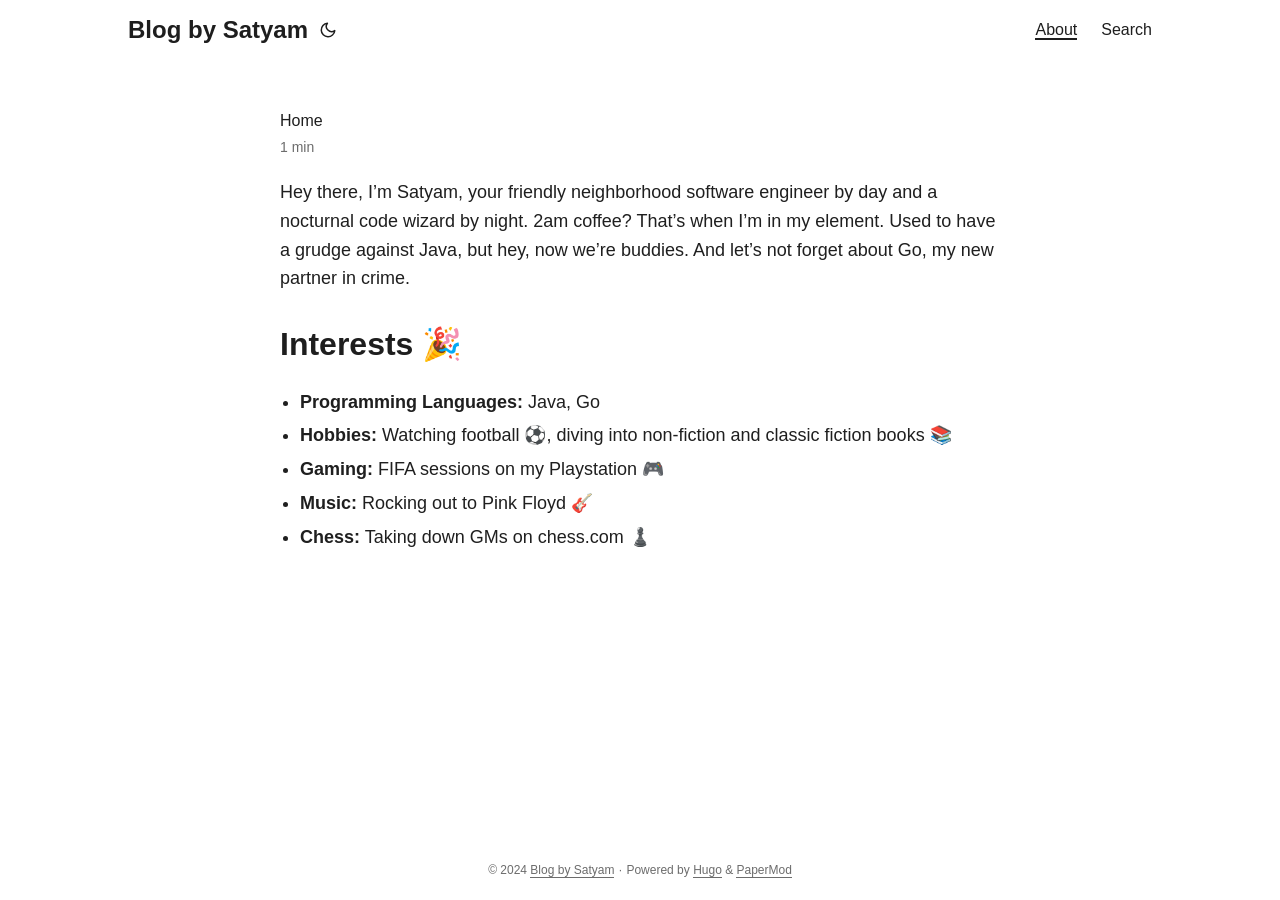
==== about/index.html @ 64acedd1 "make build" ====
<!DOCTYPE html>
<html lang="en" dir="auto">

<head><script src="/livereload.js?mindelay=10&amp;v=2&amp;port=1313&amp;path=livereload" data-no-instant defer></script><meta charset="utf-8">
<meta http-equiv="X-UA-Compatible" content="IE=edge">
<meta name="viewport" content="width=device-width, initial-scale=1, shrink-to-fit=no">
<meta name="robots" content="noindex, nofollow">
<title>Blog by Satyam</title>
<meta name="keywords" content="">
<meta name="description" content="Hey there, I&rsquo;m Satyam, your friendly neighborhood software engineer by day and a nocturnal code wizard by night. 2am coffee? That&rsquo;s when I&rsquo;m in my element. Used to have a grudge against Java, but hey, now we&rsquo;re buddies. And let&rsquo;s not forget about Go, my new partner in crime.
Interests 🎉 Programming Languages: Java, Go Hobbies: Watching football ⚽, diving into non-fiction and classic fiction books 📚 Gaming: FIFA sessions on my Playstation 🎮 Music: Rocking out to Pink Floyd 🎸 Chess: Taking down GMs on chess.">
<meta name="author" content="">
<link rel="canonical" href="http://localhost:1313/about/">
<link crossorigin="anonymous" href="/assets/css/stylesheet.b609c58d5c11bb90b1a54e04005d74ad1ddf22165eb79f5533967e57df9c3b50.css" integrity="sha256-tgnFjVwRu5CxpU4EAF10rR3fIhZet59VM5Z&#43;V9&#43;cO1A=" rel="preload stylesheet" as="style">
<link rel="icon" href="http://localhost:1313/favicon.ico">
<link rel="icon" type="image/png" sizes="16x16" href="http://localhost:1313/favicon-16x16.png">
<link rel="icon" type="image/png" sizes="32x32" href="http://localhost:1313/favicon-32x32.png">
<link rel="apple-touch-icon" href="http://localhost:1313/apple-touch-icon.png">
<link rel="mask-icon" href="http://localhost:1313/safari-pinned-tab.svg">
<meta name="theme-color" content="#2e2e33">
<meta name="msapplication-TileColor" content="#2e2e33">
<link rel="alternate" hreflang="en" href="http://localhost:1313/about/">
<noscript>
    <style>
        #theme-toggle,
        .top-link {
            display: none;
        }

    </style>
    <style>
        @media (prefers-color-scheme: dark) {
            :root {
                --theme: rgb(29, 30, 32);
                --entry: rgb(46, 46, 51);
                --primary: rgb(218, 218, 219);
                --secondary: rgb(155, 156, 157);
                --tertiary: rgb(65, 66, 68);
                --content: rgb(196, 196, 197);
                --code-block-bg: rgb(46, 46, 51);
                --code-bg: rgb(55, 56, 62);
                --border: rgb(51, 51, 51);
            }

            .list {
                background: var(--theme);
            }

            .list:not(.dark)::-webkit-scrollbar-track {
                background: 0 0;
            }

            .list:not(.dark)::-webkit-scrollbar-thumb {
                border-color: var(--theme);
            }
        }

    </style>
</noscript>
</head>

<body class="" id="top">
<script>
    if (localStorage.getItem("pref-theme") === "dark") {
        document.body.classList.add('dark');
    } else if (localStorage.getItem("pref-theme") === "light") {
        document.body.classList.remove('dark')
    } else if (window.matchMedia('(prefers-color-scheme: dark)').matches) {
        document.body.classList.add('dark');
    }

</script>

<header class="header">
    <nav class="nav">
        <div class="logo">
            <a href="http://localhost:1313/" accesskey="h" title="Blog by Satyam (Alt + H)">Blog by Satyam</a>
            <div class="logo-switches">
                <button id="theme-toggle" accesskey="t" title="(Alt + T)">
                    <svg id="moon" xmlns="http://www.w3.org/2000/svg" width="24" height="18" viewBox="0 0 24 24"
                        fill="none" stroke="currentColor" stroke-width="2" stroke-linecap="round"
                        stroke-linejoin="round">
                        <path d="M21 12.79A9 9 0 1 1 11.21 3 7 7 0 0 0 21 12.79z"></path>
                    </svg>
                    <svg id="sun" xmlns="http://www.w3.org/2000/svg" width="24" height="18" viewBox="0 0 24 24"
                        fill="none" stroke="currentColor" stroke-width="2" stroke-linecap="round"
                        stroke-linejoin="round">
                        <circle cx="12" cy="12" r="5"></circle>
                        <line x1="12" y1="1" x2="12" y2="3"></line>
                        <line x1="12" y1="21" x2="12" y2="23"></line>
                        <line x1="4.22" y1="4.22" x2="5.64" y2="5.64"></line>
                        <line x1="18.36" y1="18.36" x2="19.78" y2="19.78"></line>
                        <line x1="1" y1="12" x2="3" y2="12"></line>
                        <line x1="21" y1="12" x2="23" y2="12"></line>
                        <line x1="4.22" y1="19.78" x2="5.64" y2="18.36"></line>
                        <line x1="18.36" y1="5.64" x2="19.78" y2="4.22"></line>
                    </svg>
                </button>
            </div>
        </div>
        <ul id="menu">
            <li>
                <a href="http://localhost:1313/about/" title="About">
                    <span class="active">About</span>
                </a>
            </li>
            <li>
                <a href="http://localhost:1313/search/" title="Search (Alt &#43; /)" accesskey=/>
                    <span>Search</span>
                </a>
            </li>
        </ul>
    </nav>
</header>
<main class="main">

<article class="post-single">
  <header class="post-header">
    <div class="breadcrumbs"><a href="http://localhost:1313/">Home</a></div>
    <h1 class="post-title entry-hint-parent">
      
    </h1>
    <div class="post-meta">1 min

</div>
  </header> 
  <div class="post-content"><p>Hey there, I&rsquo;m Satyam, your friendly neighborhood software engineer by day and a nocturnal code wizard by night. 2am coffee? That&rsquo;s when I&rsquo;m in my element. Used to have a grudge against Java, but hey, now we&rsquo;re buddies. And let&rsquo;s not forget about Go, my new partner in crime.</p>
<h2 id="interests-">Interests 🎉<a hidden class="anchor" aria-hidden="true" href="#interests-">#</a></h2>
<ul>
<li><strong>Programming Languages:</strong> Java, Go</li>
<li><strong>Hobbies:</strong> Watching football ⚽, diving into non-fiction and classic fiction books 📚</li>
<li><strong>Gaming:</strong> FIFA sessions on my Playstation 🎮</li>
<li><strong>Music:</strong> Rocking out to Pink Floyd 🎸</li>
<li><strong>Chess:</strong> Taking down GMs on chess.com ♟️</li>
</ul>


  </div>

  <footer class="post-footer">
    <ul class="post-tags">
    </ul>
  </footer>
</article>
    </main>
    
<footer class="footer">
        <span>&copy; 2024 <a href="http://localhost:1313/">Blog by Satyam</a></span> · 

    <span>
        Powered by
        <a href="https://gohugo.io/" rel="noopener noreferrer" target="_blank">Hugo</a> &
        <a href="https://github.com/adityatelange/hugo-PaperMod/" rel="noopener" target="_blank">PaperMod</a>
    </span>
</footer>
<a href="#top" aria-label="go to top" title="Go to Top (Alt + G)" class="top-link" id="top-link" accesskey="g">
    <svg xmlns="http://www.w3.org/2000/svg" viewBox="0 0 12 6" fill="currentColor">
        <path d="M12 6H0l6-6z" />
    </svg>
</a>

<script>
    let menu = document.getElementById('menu')
    if (menu) {
        menu.scrollLeft = localStorage.getItem("menu-scroll-position");
        menu.onscroll = function () {
            localStorage.setItem("menu-scroll-position", menu.scrollLeft);
        }
    }

    document.querySelectorAll('a[href^="#"]').forEach(anchor => {
        anchor.addEventListener("click", function (e) {
            e.preventDefault();
            var id = this.getAttribute("href").substr(1);
            if (!window.matchMedia('(prefers-reduced-motion: reduce)').matches) {
                document.querySelector(`[id='${decodeURIComponent(id)}']`).scrollIntoView({
                    behavior: "smooth"
                });
            } else {
                document.querySelector(`[id='${decodeURIComponent(id)}']`).scrollIntoView();
            }
            if (id === "top") {
                history.replaceState(null, null, " ");
            } else {
                history.pushState(null, null, `#${id}`);
            }
        });
    });

</script>
<script>
    var mybutton = document.getElementById("top-link");
    window.onscroll = function () {
        if (document.body.scrollTop > 800 || document.documentElement.scrollTop > 800) {
            mybutton.style.visibility = "visible";
            mybutton.style.opacity = "1";
        } else {
            mybutton.style.visibility = "hidden";
            mybutton.style.opacity = "0";
        }
    };

</script>
<script>
    document.getElementById("theme-toggle").addEventListener("click", () => {
        if (document.body.className.includes("dark")) {
            document.body.classList.remove('dark');
            localStorage.setItem("pref-theme", 'light');
        } else {
            document.body.classList.add('dark');
            localStorage.setItem("pref-theme", 'dark');
        }
    })

</script>
</body>

</html>
---- assets/css/stylesheet.b609c58d5c11bb90b1a54e04005d74ad1ddf22165eb79f5533967e57df9c3b50.css ----
/*
  PaperMod v7
  License: MIT https://github.com/adityatelange/hugo-PaperMod/blob/master/LICENSE
  Copyright (c) 2020 nanxiaobei and adityatelange
  Copyright (c) 2021-2024 adityatelange
*/
:root{--gap:24px;--content-gap:20px;--nav-width:1024px;--main-width:720px;--header-height:60px;--footer-height:60px;--radius:8px;--theme:rgb(255, 255, 255);--entry:rgb(255, 255, 255);--primary:rgb(30, 30, 30);--secondary:rgb(108, 108, 108);--tertiary:rgb(214, 214, 214);--content:rgb(31, 31, 31);--code-block-bg:rgb(28, 29, 33);--code-bg:rgb(245, 245, 245);--border:rgb(238, 238, 238)}.dark{--theme:rgb(29, 30, 32);--entry:rgb(46, 46, 51);--primary:rgb(218, 218, 219);--secondary:rgb(155, 156, 157);--tertiary:rgb(65, 66, 68);--content:rgb(196, 196, 197);--code-block-bg:rgb(46, 46, 51);--code-bg:rgb(55, 56, 62);--border:rgb(51, 51, 51)}.list{background:var(--code-bg)}.dark.list{background:var(--theme)}*,::after,::before{box-sizing:border-box}html{-webkit-tap-highlight-color:transparent;overflow-y:scroll;-webkit-text-size-adjust:100%;text-size-adjust:100%}a,button,body,h1,h2,h3,h4,h5,h6{color:var(--primary)}body{font-family:-apple-system,BlinkMacSystemFont,segoe ui,Roboto,Oxygen,Ubuntu,Cantarell,open sans,helvetica neue,sans-serif;font-size:18px;line-height:1.6;word-break:break-word;background:var(--theme)}article,aside,figcaption,figure,footer,header,hgroup,main,nav,section,table{display:block}h1,h2,h3,h4,h5,h6{line-height:1.2}h1,h2,h3,h4,h5,h6,p{margin-top:0;margin-bottom:0}ul{padding:0}a{text-decoration:none}body,figure,ul{margin:0}table{width:100%;border-collapse:collapse;border-spacing:0;overflow-x:auto;word-break:keep-all}button,input,textarea{padding:0;font:inherit;background:0 0;border:0}input,textarea{outline:0}button,input[type=button],input[type=submit]{cursor:pointer}input:-webkit-autofill,textarea:-webkit-autofill{box-shadow:0 0 0 50px var(--theme)inset}img{display:block;max-width:100%}.not-found{position:absolute;left:0;right:0;display:flex;align-items:center;justify-content:center;height:80%;font-size:160px;font-weight:700}.archive-posts{width:100%;font-size:16px}.archive-year{margin-top:40px}.archive-year:not(:last-of-type){border-bottom:2px solid var(--border)}.archive-month{display:flex;align-items:flex-start;padding:10px 0}.archive-month-header{margin:25px 0;width:200px}.archive-month:not(:last-of-type){border-bottom:1px solid var(--border)}.archive-entry{position:relative;padding:5px;margin:10px 0}.archive-entry-title{margin:5px 0;font-weight:400}.archive-count,.archive-meta{color:var(--secondary);font-size:14px}.footer,.top-link{font-size:12px;color:var(--secondary)}.footer{max-width:calc(var(--main-width) + var(--gap) * 2);margin:auto;padding:calc((var(--footer-height) - var(--gap))/2)var(--gap);text-align:center;line-height:24px}.footer span{margin-inline-start:1px;margin-inline-end:1px}.footer span:last-child{white-space:nowrap}.footer a{color:inherit;border-bottom:1px solid var(--secondary)}.footer a:hover{border-bottom:1px solid var(--primary)}.top-link{visibility:hidden;position:fixed;bottom:60px;right:30px;z-index:99;background:var(--tertiary);width:42px;height:42px;padding:12px;border-radius:64px;transition:visibility .5s,opacity .8s linear}.top-link,.top-link svg{filter:drop-shadow(0 0 0 var(--theme))}.footer a:hover,.top-link:hover{color:var(--primary)}.top-link:focus,#theme-toggle:focus{outline:0}.nav{display:flex;flex-wrap:wrap;justify-content:space-between;max-width:calc(var(--nav-width) + var(--gap) * 2);margin-inline-start:auto;margin-inline-end:auto;line-height:var(--header-height)}.nav a{display:block}.logo,#menu{display:flex;margin:auto var(--gap)}.logo{flex-wrap:inherit}.logo a{font-size:24px;font-weight:700}.logo a img,.logo a svg{display:inline;vertical-align:middle;pointer-events:none;transform:translate(0,-10%);border-radius:6px;margin-inline-end:8px}button#theme-toggle{font-size:26px;margin:auto 4px}body.dark #moon{vertical-align:middle;display:none}body:not(.dark) #sun{display:none}#menu{list-style:none;word-break:keep-all;overflow-x:auto;white-space:nowrap}#menu li+li{margin-inline-start:var(--gap)}#menu a{font-size:16px}#menu .active{font-weight:500;border-bottom:2px solid}.lang-switch li,.lang-switch ul,.logo-switches{display:inline-flex;margin:auto 4px}.lang-switch{display:flex;flex-wrap:inherit}.lang-switch a{margin:auto 3px;font-size:16px;font-weight:500}.logo-switches{flex-wrap:inherit}.main{position:relative;min-height:calc(100vh - var(--header-height) - var(--footer-height));max-width:calc(var(--main-width) + var(--gap) * 2);margin:auto;padding:var(--gap)}.page-header h1{font-size:40px}.pagination{display:flex}.pagination a{color:var(--theme);font-size:13px;line-height:36px;background:var(--primary);border-radius:calc(36px/2);padding:0 16px}.pagination .next{margin-inline-start:auto}.social-icons a{display:inline-flex;padding:10px}.social-icons a svg{height:26px;width:26px}code{direction:ltr}div.highlight,pre{position:relative}.copy-code{display:none;position:absolute;top:4px;right:4px;color:rgba(255,255,255,.8);background:rgba(78,78,78,.8);border-radius:var(--radius);padding:0 5px;font-size:14px;user-select:none}div.highlight:hover .copy-code,pre:hover .copy-code{display:block}.first-entry{position:relative;display:flex;flex-direction:column;justify-content:center;min-height:320px;margin:var(--gap)0 calc(var(--gap) * 2)}.first-entry .entry-header{overflow:hidden;display:-webkit-box;-webkit-box-orient:vertical;-webkit-line-clamp:3}.first-entry .entry-header h1{font-size:34px;line-height:1.3}.first-entry .entry-content{margin:14px 0;font-size:16px;-webkit-line-clamp:3}.first-entry .entry-footer{font-size:14px}.home-info .entry-content{-webkit-line-clamp:unset}.post-entry{position:relative;margin-bottom:var(--gap);padding:var(--gap);background:var(--entry);border-radius:var(--radius);transition:transform .1s;border:1px solid var(--border)}.post-entry:active{transform:scale(.96)}.tag-entry .entry-cover{display:none}.entry-header h2{font-size:24px;line-height:1.3}.entry-content{margin:8px 0;color:var(--secondary);font-size:14px;line-height:1.6;overflow:hidden;display:-webkit-box;-webkit-box-orient:vertical;-webkit-line-clamp:2}.entry-footer{color:var(--secondary);font-size:13px}.entry-link{position:absolute;left:0;right:0;top:0;bottom:0}.entry-hint{color:var(--secondary)}.entry-hint-parent{display:flex;justify-content:space-between}.entry-cover{font-size:14px;margin-bottom:var(--gap);text-align:center}.entry-cover img{border-radius:var(--radius);pointer-events:none;width:100%;height:auto}.entry-cover a{color:var(--secondary);box-shadow:0 1px 0 var(--primary)}.page-header,.post-header{margin:24px auto var(--content-gap)}.post-title{margin-bottom:2px;font-size:40px}.post-description{margin-top:10px;margin-bottom:5px}.post-meta,.breadcrumbs{color:var(--secondary);font-size:14px;display:flex;flex-wrap:wrap}.post-meta .i18n_list li{display:inline-flex;list-style:none;margin:auto 3px;box-shadow:0 1px 0 var(--secondary)}.breadcrumbs a{font-size:16px}.post-content{color:var(--content)}.post-content h3,.post-content h4,.post-content h5,.post-content h6{margin:24px 0 16px}.post-content h1{margin:40px auto 32px;font-size:40px}.post-content h2{margin:32px auto 24px;font-size:32px}.post-content h3{font-size:24px}.post-content h4{font-size:16px}.post-content h5{font-size:14px}.post-content h6{font-size:12px}.post-content a,.toc a:hover{box-shadow:0 1px;box-decoration-break:clone;-webkit-box-decoration-break:clone}.post-content a code{margin:auto 0;border-radius:0;box-shadow:0 -1px 0 var(--primary)inset}.post-content del{text-decoration:line-through}.post-content dl,.post-content ol,.post-content p,.post-content figure,.post-content ul{margin-bottom:var(--content-gap)}.post-content ol,.post-content ul{padding-inline-start:20px}.post-content li{margin-top:5px}.post-content li p{margin-bottom:0}.post-content dl{display:flex;flex-wrap:wrap;margin:0}.post-content dt{width:25%;font-weight:700}.post-content dd{width:75%;margin-inline-start:0;padding-inline-start:10px}.post-content dd~dd,.post-content dt~dt{margin-top:10px}.post-content table{margin-bottom:var(--content-gap)}.post-content table th,.post-content table:not(.highlighttable,.highlight table,.gist .highlight) td{min-width:80px;padding:8px 5px;line-height:1.5;border-bottom:1px solid var(--border)}.post-content table th{text-align:start}.post-content table:not(.highlighttable) td code:only-child{margin:auto 0}.post-content .highlight table{border-radius:var(--radius)}.post-content .highlight:not(table){margin:10px auto;background:var(--code-block-bg)!important;border-radius:var(--radius);direction:ltr}.post-content li>.highlight{margin-inline-end:0}.post-content ul pre{margin-inline-start:calc(var(--gap) * -2)}.post-content .highlight pre{margin:0}.post-content .highlighttable{table-layout:fixed}.post-content .highlighttable td:first-child{width:40px}.post-content .highlighttable td .linenodiv{padding-inline-end:0!important}.post-content .highlighttable td .highlight,.post-content .highlighttable td .linenodiv pre{margin-bottom:0}.post-content code{margin:auto 4px;padding:4px 6px;font-size:.78em;line-height:1.5;background:var(--code-bg);border-radius:2px}.post-content pre code{display:grid;margin:auto 0;padding:10px;color:#d5d5d6;background:var(--code-block-bg)!important;border-radius:var(--radius);overflow-x:auto;word-break:break-all}.post-content blockquote{margin:20px 0;padding:0 14px;border-inline-start:3px solid var(--primary)}.post-content hr{margin:30px 0;height:2px;background:var(--tertiary);border:0}.post-content iframe{max-width:100%}.post-content img{border-radius:4px;margin:1rem 0}.post-content img[src*="#center"]{margin:1rem auto}.post-content figure.align-center{text-align:center}.post-content figure>figcaption{color:var(--primary);font-size:16px;font-weight:700;margin:8px 0 16px}.post-content figure>figcaption>p{color:var(--secondary);font-size:14px;font-weight:400}.toc{margin:0 2px 40px;border:1px solid var(--border);background:var(--code-bg);border-radius:var(--radius);padding:.4em}.dark .toc{background:var(--entry)}.toc details summary{cursor:zoom-in;margin-inline-start:20px}.toc details[open] summary{cursor:zoom-out}.toc .details{display:inline;font-weight:500}.toc .inner{margin:0 20px;padding:10px 20px}.toc li ul{margin-inline-start:var(--gap)}.toc summary:focus{outline:0}.post-footer{margin-top:56px}.post-footer>*{margin-bottom:10px}.post-tags{display:flex;flex-wrap:wrap;gap:10px}.post-tags li{display:inline-block}.post-tags a,.share-buttons,.paginav{border-radius:var(--radius);background:var(--code-bg);border:1px solid var(--border)}.post-tags a{display:block;padding:0 14px;color:var(--secondary);font-size:14px;line-height:34px;background:var(--code-bg)}.post-tags a:hover,.paginav a:hover{background:var(--border)}.share-buttons{padding:10px;display:flex;justify-content:center;overflow-x:auto;gap:10px}.share-buttons li,.share-buttons a{display:inline-flex}.share-buttons a:not(:last-of-type){margin-inline-end:12px}h1:hover .anchor,h2:hover .anchor,h3:hover .anchor,h4:hover .anchor,h5:hover .anchor,h6:hover .anchor{display:inline-flex;color:var(--secondary);margin-inline-start:8px;font-weight:500;user-select:none}.paginav{display:flex;line-height:30px}.paginav a{padding-inline-start:14px;padding-inline-end:14px;border-radius:var(--radius)}.paginav .title{letter-spacing:1px;text-transform:uppercase;font-size:small;color:var(--secondary)}.paginav .prev,.paginav .next{width:50%}.paginav span:hover:not(.title){box-shadow:0 1px}.paginav .next{margin-inline-start:auto;text-align:right}[dir=rtl] .paginav .next{text-align:left}h1>a>svg{display:inline}img.in-text{display:inline;margin:auto}.buttons,.main .profile{display:flex;justify-content:center}.main .profile{align-items:center;min-height:calc(100vh - var(--header-height) - var(--footer-height) - (var(--gap) * 2));text-align:center}.profile .profile_inner{display:flex;flex-direction:column;align-items:center;gap:10px}.profile img{border-radius:50%}.buttons{flex-wrap:wrap;max-width:400px}.button{background:var(--tertiary);border-radius:var(--radius);margin:8px;padding:6px;transition:transform .1s}.button-inner{padding:0 8px}.button:active{transform:scale(.96)}#searchbox input{padding:4px 10px;width:100%;color:var(--primary);font-weight:700;border:2px solid var(--tertiary);border-radius:var(--radius)}#searchbox input:focus{border-color:var(--secondary)}#searchResults li{list-style:none;border-radius:var(--radius);padding:10px;margin:10px 0;position:relative;font-weight:500}#searchResults{margin:10px 0;width:100%}#searchResults li:active{transition:transform .1s;transform:scale(.98)}#searchResults a{position:absolute;width:100%;height:100%;top:0;left:0;outline:none}#searchResults .focus{transform:scale(.98);border:2px solid var(--tertiary)}.terms-tags li{display:inline-block;margin:10px;font-weight:500}.terms-tags a{display:block;padding:3px 10px;background:var(--tertiary);border-radius:6px;transition:transform .1s}.terms-tags a:active{background:var(--tertiary);transform:scale(.96)}.bg{color:#cad3f5;background-color:#24273a}.chroma{color:#cad3f5;background-color:#24273a}.chroma .x{}.chroma .err{color:#ed8796}.chroma .cl{}.chroma .lnlinks{outline:none;text-decoration:none;color:inherit}.chroma .lntd{vertical-align:top;padding:0;margin:0;border:0}.chroma .lntable{border-spacing:0;padding:0;margin:0;border:0}.chroma .hl{background-color:#474733}.chroma .lnt{white-space:pre;-webkit-user-select:none;user-select:none;margin-right:.4em;padding:0 .4em;color:#8087a2}.chroma .ln{white-space:pre;-webkit-user-select:none;user-select:none;margin-right:.4em;padding:0 .4em;color:#8087a2}.chroma .line{display:flex}.chroma .k{color:#c6a0f6}.chroma .kc{color:#f5a97f}.chroma .kd{color:#ed8796}.chroma .kn{color:#8bd5ca}.chroma .kp{color:#c6a0f6}.chroma .kr{color:#c6a0f6}.chroma .kt{color:#ed8796}.chroma .n{}.chroma .na{color:#8aadf4}.chroma .nb{color:#91d7e3}.chroma .bp{color:#91d7e3}.chroma .nc{color:#eed49f}.chroma .no{color:#eed49f}.chroma .nd{color:#8aadf4;font-weight:700}.chroma .ni{color:#8bd5ca}.chroma .ne{color:#f5a97f}.chroma .nf{color:#8aadf4}.chroma .fm{color:#8aadf4}.chroma .nl{color:#91d7e3}.chroma .nn{color:#f5a97f}.chroma .nx{}.chroma .py{color:#f5a97f}.chroma .nt{color:#c6a0f6}.chroma .nv{color:#f4dbd6}.chroma .vc{color:#f4dbd6}.chroma .vg{color:#f4dbd6}.chroma .vi{color:#f4dbd6}.chroma .vm{color:#f4dbd6}.chroma .l{}.chroma .ld{}.chroma .s{color:#a6da95}.chroma .sa{color:#ed8796}.chroma .sb{color:#a6da95}.chroma .sc{color:#a6da95}.chroma .dl{color:#8aadf4}.chroma .sd{color:#6e738d}.chroma .s2{color:#a6da95}.chroma .se{color:#8aadf4}.chroma .sh{color:#6e738d}.chroma .si{color:#a6da95}.chroma .sx{color:#a6da95}.chroma .sr{color:#8bd5ca}.chroma .s1{color:#a6da95}.chroma .ss{color:#a6da95}.chroma .m{color:#f5a97f}.chroma .mb{color:#f5a97f}.chroma .mf{color:#f5a97f}.chroma .mh{color:#f5a97f}.chroma .mi{color:#f5a97f}.chroma .il{color:#f5a97f}.chroma .mo{color:#f5a97f}.chroma .o{color:#91d7e3;font-weight:700}.chroma .ow{color:#91d7e3;font-weight:700}.chroma .p{}.chroma .c{color:#6e738d;font-style:italic}.chroma .ch{color:#6e738d;font-style:italic}.chroma .cm{color:#6e738d;font-style:italic}.chroma .c1{color:#6e738d;font-style:italic}.chroma .cs{color:#6e738d;font-style:italic}.chroma .cp{color:#6e738d;font-style:italic}.chroma .cpf{color:#6e738d;font-weight:700;font-style:italic}.chroma .g{}.chroma .gd{color:#ed8796;background-color:#363a4f}.chroma .ge{font-style:italic}.chroma .gr{color:#ed8796}.chroma .gh{color:#f5a97f;font-weight:700}.chroma .gi{color:#a6da95;background-color:#363a4f}.chroma .go{}.chroma .gp{}.chroma .gs{font-weight:700}.chroma .gu{color:#f5a97f;font-weight:700}.chroma .gt{color:#ed8796}.chroma .gl{text-decoration:underline}.chroma .w{}.chroma{background-color:unset!important}.chroma .hl{display:flex}.chroma .lnt{padding:0 0 0 12px}.highlight pre.chroma code{padding:8px 0}.highlight pre.chroma .line .cl,.chroma .ln{padding:0 10px}.chroma .lntd:last-of-type{width:100%}::-webkit-scrollbar-track{background:0 0}.list:not(.dark)::-webkit-scrollbar-track{background:var(--code-bg)}::-webkit-scrollbar-thumb{background:var(--tertiary);border:5px solid var(--theme);border-radius:var(--radius)}.list:not(.dark)::-webkit-scrollbar-thumb{border:5px solid var(--code-bg)}::-webkit-scrollbar-thumb:hover{background:var(--secondary)}::-webkit-scrollbar:not(.highlighttable,.highlight table,.gist .highlight){background:var(--theme)}.post-content .highlighttable td .highlight pre code::-webkit-scrollbar{display:none}.post-content :not(table) ::-webkit-scrollbar-thumb{border:2px solid var(--code-block-bg);background:#717175}.post-content :not(table) ::-webkit-scrollbar-thumb:hover{background:#a3a3a5}.gist table::-webkit-scrollbar-thumb{border:2px solid #fff;background:#adadad}.gist table::-webkit-scrollbar-thumb:hover{background:#707070}.post-content table::-webkit-scrollbar-thumb{border-width:2px}@media screen and (min-width:768px){::-webkit-scrollbar{width:19px;height:11px}}@media screen and (max-width:768px){:root{--gap:14px}.profile img{transform:scale(.85)}.first-entry{min-height:260px}.archive-month{flex-direction:column}.archive-year{margin-top:20px}.footer{padding:calc((var(--footer-height) - var(--gap) - 10px)/2)var(--gap)}}@media screen and (max-width:900px){.list .top-link{transform:translateY(-5rem)}}@media screen and (max-width:340px){.share-buttons{justify-content:unset}}@media(prefers-reduced-motion){.terms-tags a:active,.button:active,.post-entry:active,.top-link,#searchResults .focus,#searchResults li:active{transform:none}}
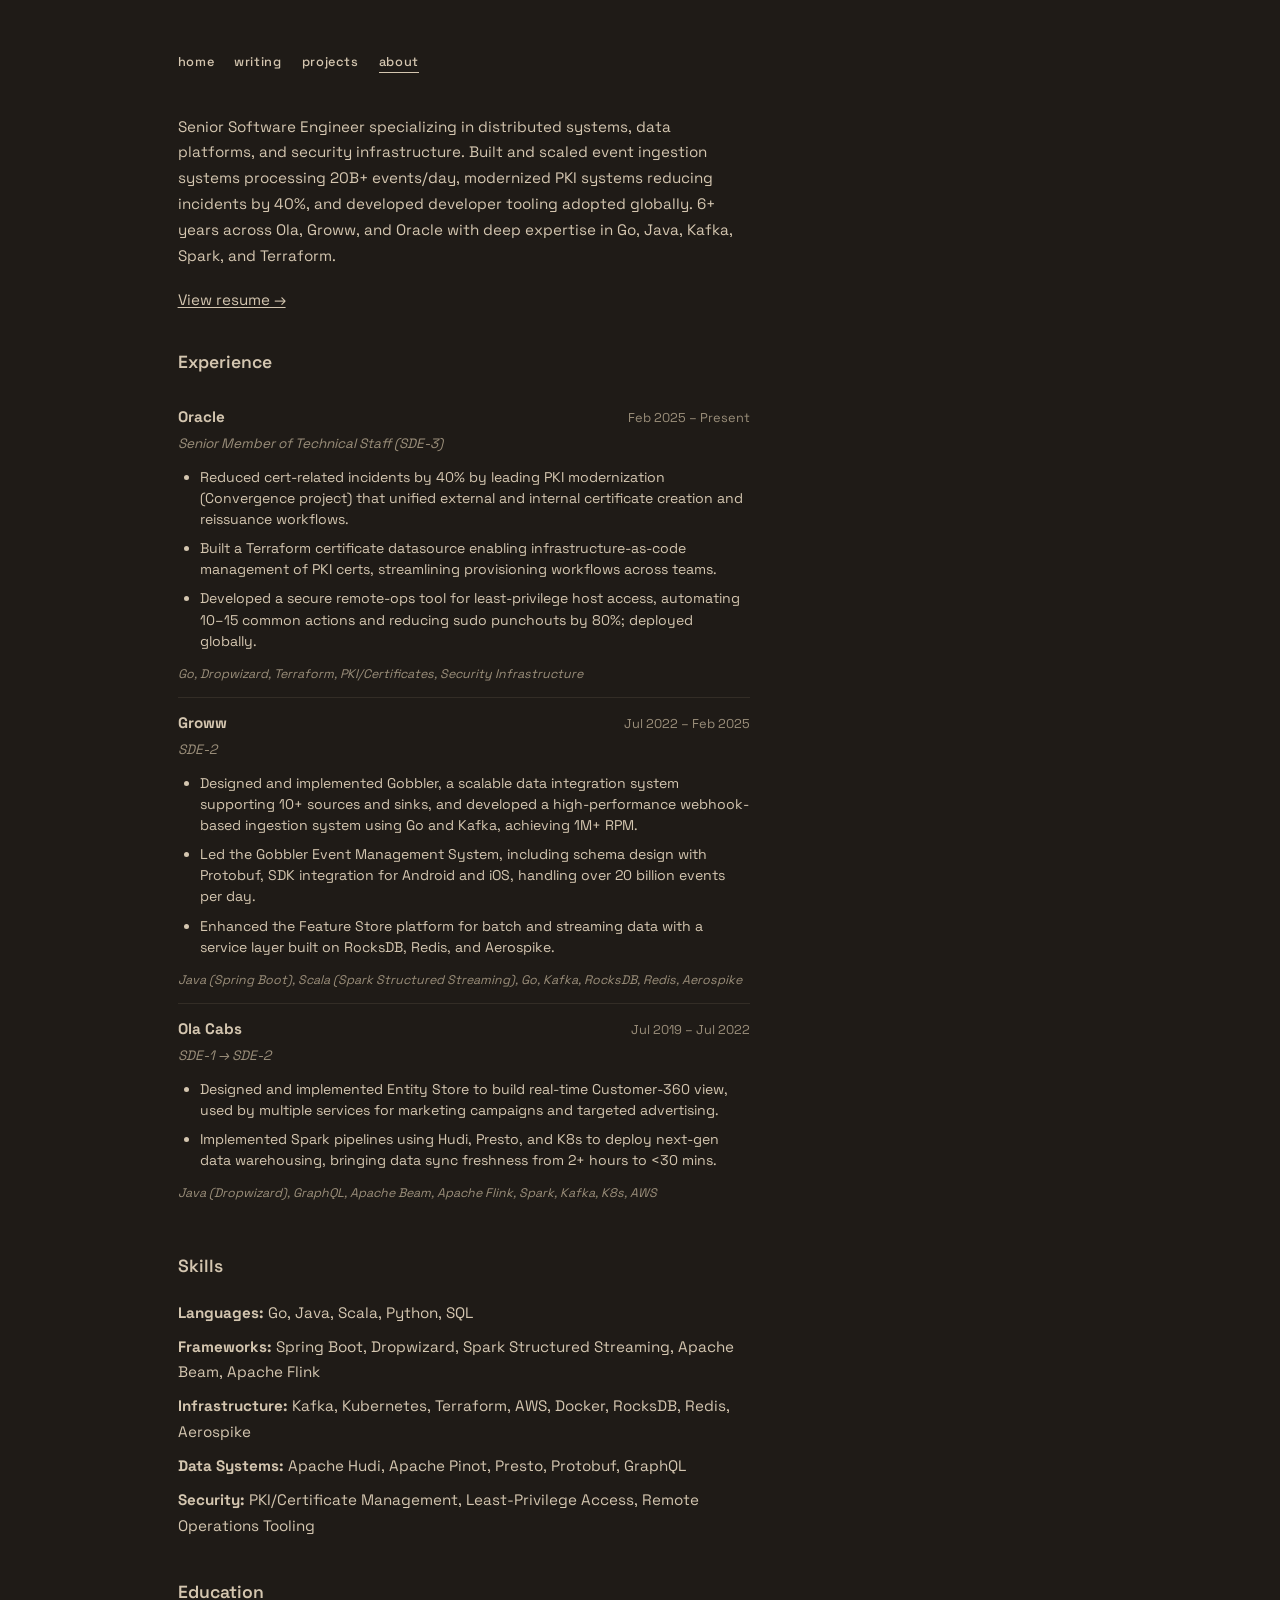
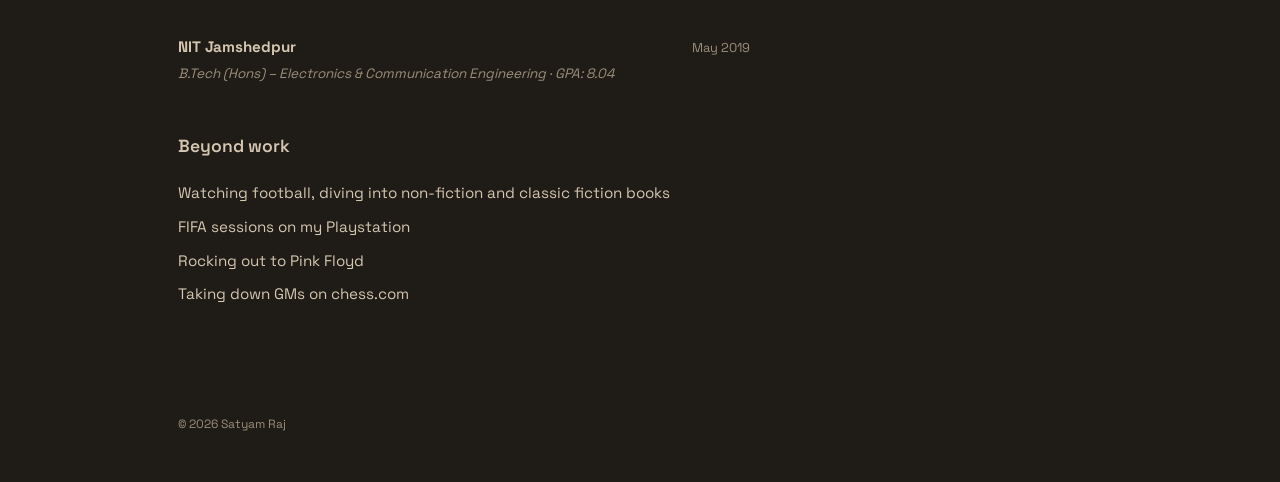
==== commit dcf09dfc: "redesign site with minimal, dark sepia theme Replace Hugo PaperMod theme with custom static HTML sit" ====
--- a/about/index.html
+++ b/about/index.html
@@ -1,218 +1,117 @@
 <!DOCTYPE html>
-<html lang="en" dir="auto">
+<html lang="en">
+<head>
+  <meta charset="utf-8">
+  <meta name="viewport" content="width=device-width, initial-scale=1">
+  <title>About - Satyam Raj</title>
+  <meta name="description" content="Senior Software Engineer specializing in distributed systems, data platforms, and security infrastructure.">
+  <meta name="author" content="Satyam Raj">
+  <link rel="canonical" href="https://stym06.github.io/about/">
+  <link rel="icon" href="/favicon.ico">
+  <link rel="icon" type="image/png" sizes="16x16" href="/favicon-16x16.png">
+  <link rel="icon" type="image/png" sizes="32x32" href="/favicon-32x32.png">
+  <link rel="apple-touch-icon" href="/apple-touch-icon.png">
+  <meta property="og:title" content="About - Satyam Raj">
+  <meta property="og:description" content="Senior Software Engineer specializing in distributed systems, data platforms, and security infrastructure.">
+  <meta property="og:type" content="website">
+  <meta property="og:url" content="https://stym06.github.io/about/">
+  <link rel="stylesheet" href="/assets/css/style.css">
+</head>
+<body>
+  <div class="container">
+    <nav>
+      <ul>
+        <li><a href="/">home</a></li>
+        <li><a href="/posts/">writing</a></li>
+        <li><a href="/projects/">projects</a></li>
+        <li><a href="/about/" class="active">about</a></li>
+      </ul>
+    </nav>
 
-<head><script src="/livereload.js?mindelay=10&amp;v=2&amp;port=1313&amp;path=livereload" data-no-instant defer></script><meta charset="utf-8">
-<meta http-equiv="X-UA-Compatible" content="IE=edge">
-<meta name="viewport" content="width=device-width, initial-scale=1, shrink-to-fit=no">
-<meta name="robots" content="noindex, nofollow">
-<title>Blog by Satyam</title>
-<meta name="keywords" content="">
-<meta name="description" content="Hey there, I&rsquo;m Satyam, your friendly neighborhood software engineer by day and a nocturnal code wizard by night. 2am coffee? That&rsquo;s when I&rsquo;m in my element. Used to have a grudge against Java, but hey, now we&rsquo;re buddies. And let&rsquo;s not forget about Go, my new partner in crime.
-Interests 🎉 Programming Languages: Java, Go Hobbies: Watching football ⚽, diving into non-fiction and classic fiction books 📚 Gaming: FIFA sessions on my Playstation 🎮 Music: Rocking out to Pink Floyd 🎸 Chess: Taking down GMs on chess.">
-<meta name="author" content="">
-<link rel="canonical" href="http://localhost:1313/about/">
-<link crossorigin="anonymous" href="/assets/css/stylesheet.b609c58d5c11bb90b1a54e04005d74ad1ddf22165eb79f5533967e57df9c3b50.css" integrity="sha256-tgnFjVwRu5CxpU4EAF10rR3fIhZet59VM5Z&#43;V9&#43;cO1A=" rel="preload stylesheet" as="style">
-<link rel="icon" href="http://localhost:1313/favicon.ico">
-<link rel="icon" type="image/png" sizes="16x16" href="http://localhost:1313/favicon-16x16.png">
-<link rel="icon" type="image/png" sizes="32x32" href="http://localhost:1313/favicon-32x32.png">
-<link rel="apple-touch-icon" href="http://localhost:1313/apple-touch-icon.png">
-<link rel="mask-icon" href="http://localhost:1313/safari-pinned-tab.svg">
-<meta name="theme-color" content="#2e2e33">
-<meta name="msapplication-TileColor" content="#2e2e33">
-<link rel="alternate" hreflang="en" href="http://localhost:1313/about/">
-<noscript>
-    <style>
-        #theme-toggle,
-        .top-link {
-            display: none;
-        }
+    <main>
+      <div class="about-content">
+        <p>Senior Software Engineer specializing in distributed systems, data platforms, and security infrastructure. Built and scaled event ingestion systems processing 20B+ events/day, modernized PKI systems reducing incidents by 40%, and developed developer tooling adopted globally. 6+ years across Ola, Groww, and Oracle with deep expertise in Go, Java, Kafka, Spark, and Terraform.</p>
 
-    </style>
-    <style>
-        @media (prefers-color-scheme: dark) {
-            :root {
-                --theme: rgb(29, 30, 32);
-                --entry: rgb(46, 46, 51);
-                --primary: rgb(218, 218, 219);
-                --secondary: rgb(155, 156, 157);
-                --tertiary: rgb(65, 66, 68);
-                --content: rgb(196, 196, 197);
-                --code-block-bg: rgb(46, 46, 51);
-                --code-bg: rgb(55, 56, 62);
-                --border: rgb(51, 51, 51);
-            }
+        <p><a href="https://drive.google.com/file/d/1q3IUewz8BGqGUkXa4P59C8AFJNJVDe96/view?usp=sharing" target="_blank" rel="noopener noreferrer" style="text-decoration: underline; text-underline-offset: 2px;">View resume &rarr;</a></p>
 
-            .list {
-                background: var(--theme);
-            }
+        <h2>Experience</h2>
 
-            .list:not(.dark)::-webkit-scrollbar-track {
-                background: 0 0;
-            }
+        <div class="experience">
+          <div class="exp-item">
+            <div class="exp-header">
+              <strong>Oracle</strong>
+              <span class="exp-date">Feb 2025 &ndash; Present</span>
+            </div>
+            <div class="exp-role">Senior Member of Technical Staff (SDE-3)</div>
+            <ul>
+              <li>Reduced cert-related incidents by 40% by leading PKI modernization (Convergence project) that unified external and internal certificate creation and reissuance workflows.</li>
+              <li>Built a Terraform certificate datasource enabling infrastructure-as-code management of PKI certs, streamlining provisioning workflows across teams.</li>
+              <li>Developed a secure remote-ops tool for least-privilege host access, automating 10&ndash;15 common actions and reducing sudo punchouts by 80%; deployed globally.</li>
+            </ul>
+            <div class="exp-stack">Go, Dropwizard, Terraform, PKI/Certificates, Security Infrastructure</div>
+          </div>
 
-            .list:not(.dark)::-webkit-scrollbar-thumb {
-                border-color: var(--theme);
-            }
-        }
+          <div class="exp-item">
+            <div class="exp-header">
+              <strong>Groww</strong>
+              <span class="exp-date">Jul 2022 &ndash; Feb 2025</span>
+            </div>
+            <div class="exp-role">SDE-2</div>
+            <ul>
+              <li>Designed and implemented Gobbler, a scalable data integration system supporting 10+ sources and sinks, and developed a high-performance webhook-based ingestion system using Go and Kafka, achieving 1M+ RPM.</li>
+              <li>Led the Gobbler Event Management System, including schema design with Protobuf, SDK integration for Android and iOS, handling over 20 billion events per day.</li>
+              <li>Enhanced the Feature Store platform for batch and streaming data with a service layer built on RocksDB, Redis, and Aerospike.</li>
+            </ul>
+            <div class="exp-stack">Java (Spring Boot), Scala (Spark Structured Streaming), Go, Kafka, RocksDB, Redis, Aerospike</div>
+          </div>
 
-    </style>
-</noscript>
-</head>
+          <div class="exp-item">
+            <div class="exp-header">
+              <strong>Ola Cabs</strong>
+              <span class="exp-date">Jul 2019 &ndash; Jul 2022</span>
+            </div>
+            <div class="exp-role">SDE-1 &rarr; SDE-2</div>
+            <ul>
+              <li>Designed and implemented Entity Store to build real-time Customer-360 view, used by multiple services for marketing campaigns and targeted advertising.</li>
+              <li>Implemented Spark pipelines using Hudi, Presto, and K8s to deploy next-gen data warehousing, bringing data sync freshness from 2+ hours to &lt;30 mins.</li>
+            </ul>
+            <div class="exp-stack">Java (Dropwizard), GraphQL, Apache Beam, Apache Flink, Spark, Kafka, K8s, AWS</div>
+          </div>
+        </div>
 
-<body class="" id="top">
-<script>
-    if (localStorage.getItem("pref-theme") === "dark") {
-        document.body.classList.add('dark');
-    } else if (localStorage.getItem("pref-theme") === "light") {
-        document.body.classList.remove('dark')
-    } else if (window.matchMedia('(prefers-color-scheme: dark)').matches) {
-        document.body.classList.add('dark');
-    }
+        <h2>Skills</h2>
+        <ul>
+          <li><strong>Languages:</strong> Go, Java, Scala, Python, SQL</li>
+          <li><strong>Frameworks:</strong> Spring Boot, Dropwizard, Spark Structured Streaming, Apache Beam, Apache Flink</li>
+          <li><strong>Infrastructure:</strong> Kafka, Kubernetes, Terraform, AWS, Docker, RocksDB, Redis, Aerospike</li>
+          <li><strong>Data Systems:</strong> Apache Hudi, Apache Pinot, Presto, Protobuf, GraphQL</li>
+          <li><strong>Security:</strong> PKI/Certificate Management, Least-Privilege Access, Remote Operations Tooling</li>
+        </ul>
 
-</script>
+        <h2>Education</h2>
+        <div class="experience">
+          <div class="exp-item">
+            <div class="exp-header">
+              <strong>NIT Jamshedpur</strong>
+              <span class="exp-date">May 2019</span>
+            </div>
+            <div class="exp-role">B.Tech (Hons) &ndash; Electronics & Communication Engineering &middot; GPA: 8.04</div>
+          </div>
+        </div>
 
-<header class="header">
-    <nav class="nav">
-        <div class="logo">
-            <a href="http://localhost:1313/" accesskey="h" title="Blog by Satyam (Alt + H)">Blog by Satyam</a>
-            <div class="logo-switches">
-                <button id="theme-toggle" accesskey="t" title="(Alt + T)">
-                    <svg id="moon" xmlns="http://www.w3.org/2000/svg" width="24" height="18" viewBox="0 0 24 24"
-                        fill="none" stroke="currentColor" stroke-width="2" stroke-linecap="round"
-                        stroke-linejoin="round">
-                        <path d="M21 12.79A9 9 0 1 1 11.21 3 7 7 0 0 0 21 12.79z"></path>
-                    </svg>
-                    <svg id="sun" xmlns="http://www.w3.org/2000/svg" width="24" height="18" viewBox="0 0 24 24"
-                        fill="none" stroke="currentColor" stroke-width="2" stroke-linecap="round"
-                        stroke-linejoin="round">
-                        <circle cx="12" cy="12" r="5"></circle>
-                        <line x1="12" y1="1" x2="12" y2="3"></line>
-                        <line x1="12" y1="21" x2="12" y2="23"></line>
-                        <line x1="4.22" y1="4.22" x2="5.64" y2="5.64"></line>
-                        <line x1="18.36" y1="18.36" x2="19.78" y2="19.78"></line>
-                        <line x1="1" y1="12" x2="3" y2="12"></line>
-                        <line x1="21" y1="12" x2="23" y2="12"></line>
-                        <line x1="4.22" y1="19.78" x2="5.64" y2="18.36"></line>
-                        <line x1="18.36" y1="5.64" x2="19.78" y2="4.22"></line>
-                    </svg>
-                </button>
-            </div>
-        </div>
-        <ul id="menu">
-            <li>
-                <a href="http://localhost:1313/about/" title="About">
-                    <span class="active">About</span>
-                </a>
-            </li>
-            <li>
-                <a href="http://localhost:1313/search/" title="Search (Alt &#43; /)" accesskey=/>
-                    <span>Search</span>
-                </a>
-            </li>
+        <h2>Beyond work</h2>
+        <ul>
+          <li>Watching football, diving into non-fiction and classic fiction books</li>
+          <li>FIFA sessions on my Playstation</li>
+          <li>Rocking out to Pink Floyd</li>
+          <li>Taking down GMs on chess.com</li>
         </ul>
-    </nav>
-</header>
-<main class="main">
+      </div>
+    </main>
 
-<article class="post-single">
-  <header class="post-header">
-    <div class="breadcrumbs"><a href="http://localhost:1313/">Home</a></div>
-    <h1 class="post-title entry-hint-parent">
-      
-    </h1>
-    <div class="post-meta">1 min
-
-</div>
-  </header> 
-  <div class="post-content"><p>Hey there, I&rsquo;m Satyam, your friendly neighborhood software engineer by day and a nocturnal code wizard by night. 2am coffee? That&rsquo;s when I&rsquo;m in my element. Used to have a grudge against Java, but hey, now we&rsquo;re buddies. And let&rsquo;s not forget about Go, my new partner in crime.</p>
-<h2 id="interests-">Interests 🎉<a hidden class="anchor" aria-hidden="true" href="#interests-">#</a></h2>
-<ul>
-<li><strong>Programming Languages:</strong> Java, Go</li>
-<li><strong>Hobbies:</strong> Watching football ⚽, diving into non-fiction and classic fiction books 📚</li>
-<li><strong>Gaming:</strong> FIFA sessions on my Playstation 🎮</li>
-<li><strong>Music:</strong> Rocking out to Pink Floyd 🎸</li>
-<li><strong>Chess:</strong> Taking down GMs on chess.com ♟️</li>
-</ul>
-
-
+    <footer>
+      &copy; 2026 Satyam Raj
+    </footer>
   </div>
-
-  <footer class="post-footer">
-    <ul class="post-tags">
-    </ul>
-  </footer>
-</article>
-    </main>
-    
-<footer class="footer">
-        <span>&copy; 2024 <a href="http://localhost:1313/">Blog by Satyam</a></span> · 
-
-    <span>
-        Powered by
-        <a href="https://gohugo.io/" rel="noopener noreferrer" target="_blank">Hugo</a> &
-        <a href="https://github.com/adityatelange/hugo-PaperMod/" rel="noopener" target="_blank">PaperMod</a>
-    </span>
-</footer>
-<a href="#top" aria-label="go to top" title="Go to Top (Alt + G)" class="top-link" id="top-link" accesskey="g">
-    <svg xmlns="http://www.w3.org/2000/svg" viewBox="0 0 12 6" fill="currentColor">
-        <path d="M12 6H0l6-6z" />
-    </svg>
-</a>
-
-<script>
-    let menu = document.getElementById('menu')
-    if (menu) {
-        menu.scrollLeft = localStorage.getItem("menu-scroll-position");
-        menu.onscroll = function () {
-            localStorage.setItem("menu-scroll-position", menu.scrollLeft);
-        }
-    }
-
-    document.querySelectorAll('a[href^="#"]').forEach(anchor => {
-        anchor.addEventListener("click", function (e) {
-            e.preventDefault();
-            var id = this.getAttribute("href").substr(1);
-            if (!window.matchMedia('(prefers-reduced-motion: reduce)').matches) {
-                document.querySelector(`[id='${decodeURIComponent(id)}']`).scrollIntoView({
-                    behavior: "smooth"
-                });
-            } else {
-                document.querySelector(`[id='${decodeURIComponent(id)}']`).scrollIntoView();
-            }
-            if (id === "top") {
-                history.replaceState(null, null, " ");
-            } else {
-                history.pushState(null, null, `#${id}`);
-            }
-        });
-    });
-
-</script>
-<script>
-    var mybutton = document.getElementById("top-link");
-    window.onscroll = function () {
-        if (document.body.scrollTop > 800 || document.documentElement.scrollTop > 800) {
-            mybutton.style.visibility = "visible";
-            mybutton.style.opacity = "1";
-        } else {
-            mybutton.style.visibility = "hidden";
-            mybutton.style.opacity = "0";
-        }
-    };
-
-</script>
-<script>
-    document.getElementById("theme-toggle").addEventListener("click", () => {
-        if (document.body.className.includes("dark")) {
-            document.body.classList.remove('dark');
-            localStorage.setItem("pref-theme", 'light');
-        } else {
-            document.body.classList.add('dark');
-            localStorage.setItem("pref-theme", 'dark');
-        }
-    })
-
-</script>
 </body>
-
 </html>
--- a/assets/css/style.css
+++ b/assets/css/style.css
@@ -0,0 +1,417 @@
+@import url('https://fonts.googleapis.com/css2?family=Space+Grotesk:wght@400;500;600;700&display=swap');
+
+*, *::before, *::after {
+  margin: 0;
+  padding: 0;
+  box-sizing: border-box;
+}
+
+:root {
+  --bg: #1f1b17;
+  --text: #d4c6b0;
+  --text-secondary: #9a8e7a;
+  --accent: #332d26;
+  --link: #d4c6b0;
+  --link-hover: #e8c87a;
+  --code-bg: #2a2420;
+  --code-block-bg: #161210;
+}
+
+html {
+  font-size: 16px;
+  -webkit-font-smoothing: antialiased;
+  -moz-osx-font-smoothing: grayscale;
+}
+
+body {
+  font-family: 'Space Grotesk', -apple-system, BlinkMacSystemFont, 'Segoe UI', Roboto, sans-serif;
+  background-color: var(--bg);
+  color: var(--text);
+  line-height: 1.6;
+  min-height: 100vh;
+  display: flex;
+  flex-direction: column;
+}
+
+::selection {
+  background: var(--text);
+  color: var(--bg);
+}
+
+a {
+  color: var(--link);
+  text-decoration: none;
+}
+
+a:hover {
+  color: var(--link-hover);
+}
+
+/* Layout */
+.container {
+  max-width: 620px;
+  width: 100%;
+  margin-left: clamp(24px, 12vw, 260px);
+  padding: 0 24px;
+}
+
+@media (max-width: 768px) {
+  .container {
+    margin-left: auto;
+    margin-right: auto;
+  }
+}
+
+/* Navigation */
+nav {
+  padding: 48px 0 40px;
+}
+
+nav ul {
+  list-style: none;
+  display: flex;
+  gap: 20px;
+  align-items: center;
+}
+
+nav a {
+  font-size: 0.8rem;
+  font-weight: 500;
+  letter-spacing: 0.05em;
+  text-transform: lowercase;
+  padding-bottom: 2px;
+  border-bottom: 1.5px solid transparent;
+  transition: border-color 0.2s;
+}
+
+nav a:hover,
+nav a.active {
+  border-bottom-color: var(--text);
+}
+
+/* Main content */
+main {
+  flex: 1;
+  padding-bottom: 80px;
+}
+
+/* Homepage */
+.intro h1 {
+  font-size: 1.35rem;
+  font-weight: 600;
+  letter-spacing: -0.025em;
+  line-height: 1.3;
+  margin-bottom: 12px;
+}
+
+.intro .bio {
+  color: var(--text-secondary);
+  font-size: 0.95rem;
+  line-height: 1.6;
+  max-width: 440px;
+  margin-bottom: 24px;
+}
+
+.social-links {
+  display: flex;
+  gap: 16px;
+  margin-top: 8px;
+}
+
+.social-links a {
+  color: var(--text-secondary);
+  transition: color 0.2s;
+}
+
+.social-links a:hover {
+  color: var(--text);
+}
+
+.social-links svg {
+  width: 18px;
+  height: 18px;
+}
+
+hr {
+  border: none;
+  height: 1px;
+  background: var(--accent);
+  margin: 40px 0;
+}
+
+/* Post list */
+.post-list {
+  list-style: none;
+}
+
+.post-list li {
+  display: flex;
+  justify-content: space-between;
+  align-items: baseline;
+  padding: 10px 0;
+  gap: 16px;
+}
+
+.post-list li + li {
+  border-top: 1px solid var(--accent);
+}
+
+.post-list a {
+  font-size: 0.95rem;
+  font-weight: 500;
+  flex: 1;
+}
+
+.post-list .date {
+  color: var(--text-secondary);
+  font-size: 0.8rem;
+  white-space: nowrap;
+  font-variant-numeric: tabular-nums;
+}
+
+/* Article / Post page */
+.post-header {
+  margin-bottom: 32px;
+}
+
+.post-header h1 {
+  font-size: 1.35rem;
+  font-weight: 600;
+  letter-spacing: -0.025em;
+  line-height: 1.3;
+  margin-bottom: 8px;
+}
+
+.post-meta {
+  color: var(--text-secondary);
+  font-size: 0.8rem;
+}
+
+.post-content {
+  font-size: 0.95rem;
+  line-height: 1.7;
+}
+
+.post-content p {
+  margin-bottom: 1.2em;
+}
+
+.post-content h2 {
+  font-size: 1.1rem;
+  font-weight: 600;
+  margin-top: 2em;
+  margin-bottom: 0.8em;
+  letter-spacing: -0.02em;
+}
+
+.post-content h3 {
+  font-size: 1rem;
+  font-weight: 600;
+  margin-top: 1.5em;
+  margin-bottom: 0.6em;
+}
+
+.post-content ul,
+.post-content ol {
+  margin-bottom: 1.2em;
+  padding-left: 1.5em;
+}
+
+.post-content li {
+  margin-bottom: 0.4em;
+}
+
+.post-content blockquote {
+  border-left: 2px solid var(--accent);
+  padding-left: 16px;
+  margin: 1.5em 0;
+  color: var(--text-secondary);
+  font-style: italic;
+}
+
+.post-content a {
+  text-decoration: underline;
+  text-underline-offset: 2px;
+}
+
+.post-content img {
+  max-width: 100%;
+  height: auto;
+  border-radius: 4px;
+  margin: 1.5em 0;
+}
+
+.post-content code {
+  font-family: 'SF Mono', 'Fira Code', 'Fira Mono', Menlo, Consolas, monospace;
+  font-size: 0.85em;
+  background: var(--code-bg);
+  padding: 2px 6px;
+  border-radius: 3px;
+}
+
+.post-content pre {
+  background: var(--code-block-bg);
+  border-radius: 6px;
+  padding: 16px 20px;
+  overflow-x: auto;
+  margin: 1.5em 0;
+  font-size: 0.85rem;
+  line-height: 1.5;
+}
+
+.post-content pre code {
+  background: none;
+  padding: 0;
+  border-radius: 0;
+  color: #f8f8f2;
+}
+
+.post-content strong {
+  font-weight: 600;
+}
+
+.post-content em {
+  font-style: italic;
+}
+
+/* Back link */
+.back-link {
+  display: inline-block;
+  font-size: 0.8rem;
+  color: var(--text-secondary);
+  margin-bottom: 32px;
+}
+
+.back-link:hover {
+  color: var(--text);
+}
+
+/* About page */
+.about-content {
+  font-size: 0.95rem;
+  line-height: 1.7;
+}
+
+.about-content p {
+  margin-bottom: 1.2em;
+}
+
+.about-content h2 {
+  font-size: 1.1rem;
+  font-weight: 600;
+  margin-top: 2em;
+  margin-bottom: 0.8em;
+}
+
+.about-content ul {
+  list-style: none;
+  padding: 0;
+}
+
+.about-content ul li {
+  padding: 4px 0;
+}
+
+/* Project list */
+.project-list {
+  list-style: none;
+}
+
+.project-list li {
+  padding: 14px 0;
+}
+
+.project-list li + li {
+  border-top: 1px solid var(--accent);
+}
+
+.project-list .project-header a {
+  font-size: 0.95rem;
+  font-weight: 500;
+  text-decoration: underline;
+  text-underline-offset: 2px;
+}
+
+.project-list .project-desc {
+  color: var(--text-secondary);
+  font-size: 0.85rem;
+  margin-top: 4px;
+  line-height: 1.5;
+}
+
+.project-list .project-desc code {
+  font-family: 'SF Mono', 'Fira Code', 'Fira Mono', Menlo, Consolas, monospace;
+  font-size: 0.85em;
+  background: var(--code-bg);
+  padding: 1px 5px;
+  border-radius: 3px;
+}
+
+/* Experience / About */
+.experience {
+  margin-bottom: 1em;
+}
+
+.exp-item {
+  padding: 12px 0;
+}
+
+.exp-item + .exp-item {
+  border-top: 1px solid var(--accent);
+}
+
+.exp-header {
+  display: flex;
+  justify-content: space-between;
+  align-items: baseline;
+  gap: 12px;
+}
+
+.exp-date {
+  color: var(--text-secondary);
+  font-size: 0.8rem;
+  white-space: nowrap;
+}
+
+.exp-role {
+  color: var(--text-secondary);
+  font-size: 0.85rem;
+  margin-top: 2px;
+  font-style: italic;
+}
+
+.exp-item ul {
+  list-style: disc;
+  padding-left: 1.5em;
+  margin-top: 8px;
+}
+
+.exp-item li {
+  font-size: 0.88rem;
+  padding: 3px 0;
+  line-height: 1.5;
+}
+
+.exp-stack {
+  color: var(--text-secondary);
+  font-size: 0.78rem;
+  margin-top: 8px;
+  font-style: italic;
+}
+
+/* Footer */
+footer {
+  padding: 24px 0 48px;
+  color: var(--text-secondary);
+  font-size: 0.75rem;
+}
+
+/* Fade in animation */
+@keyframes fadeIn {
+  from { opacity: 0; transform: translateY(8px); }
+  to { opacity: 1; transform: translateY(0); }
+}
+
+main {
+  animation: fadeIn 0.4s ease-out;
+}
